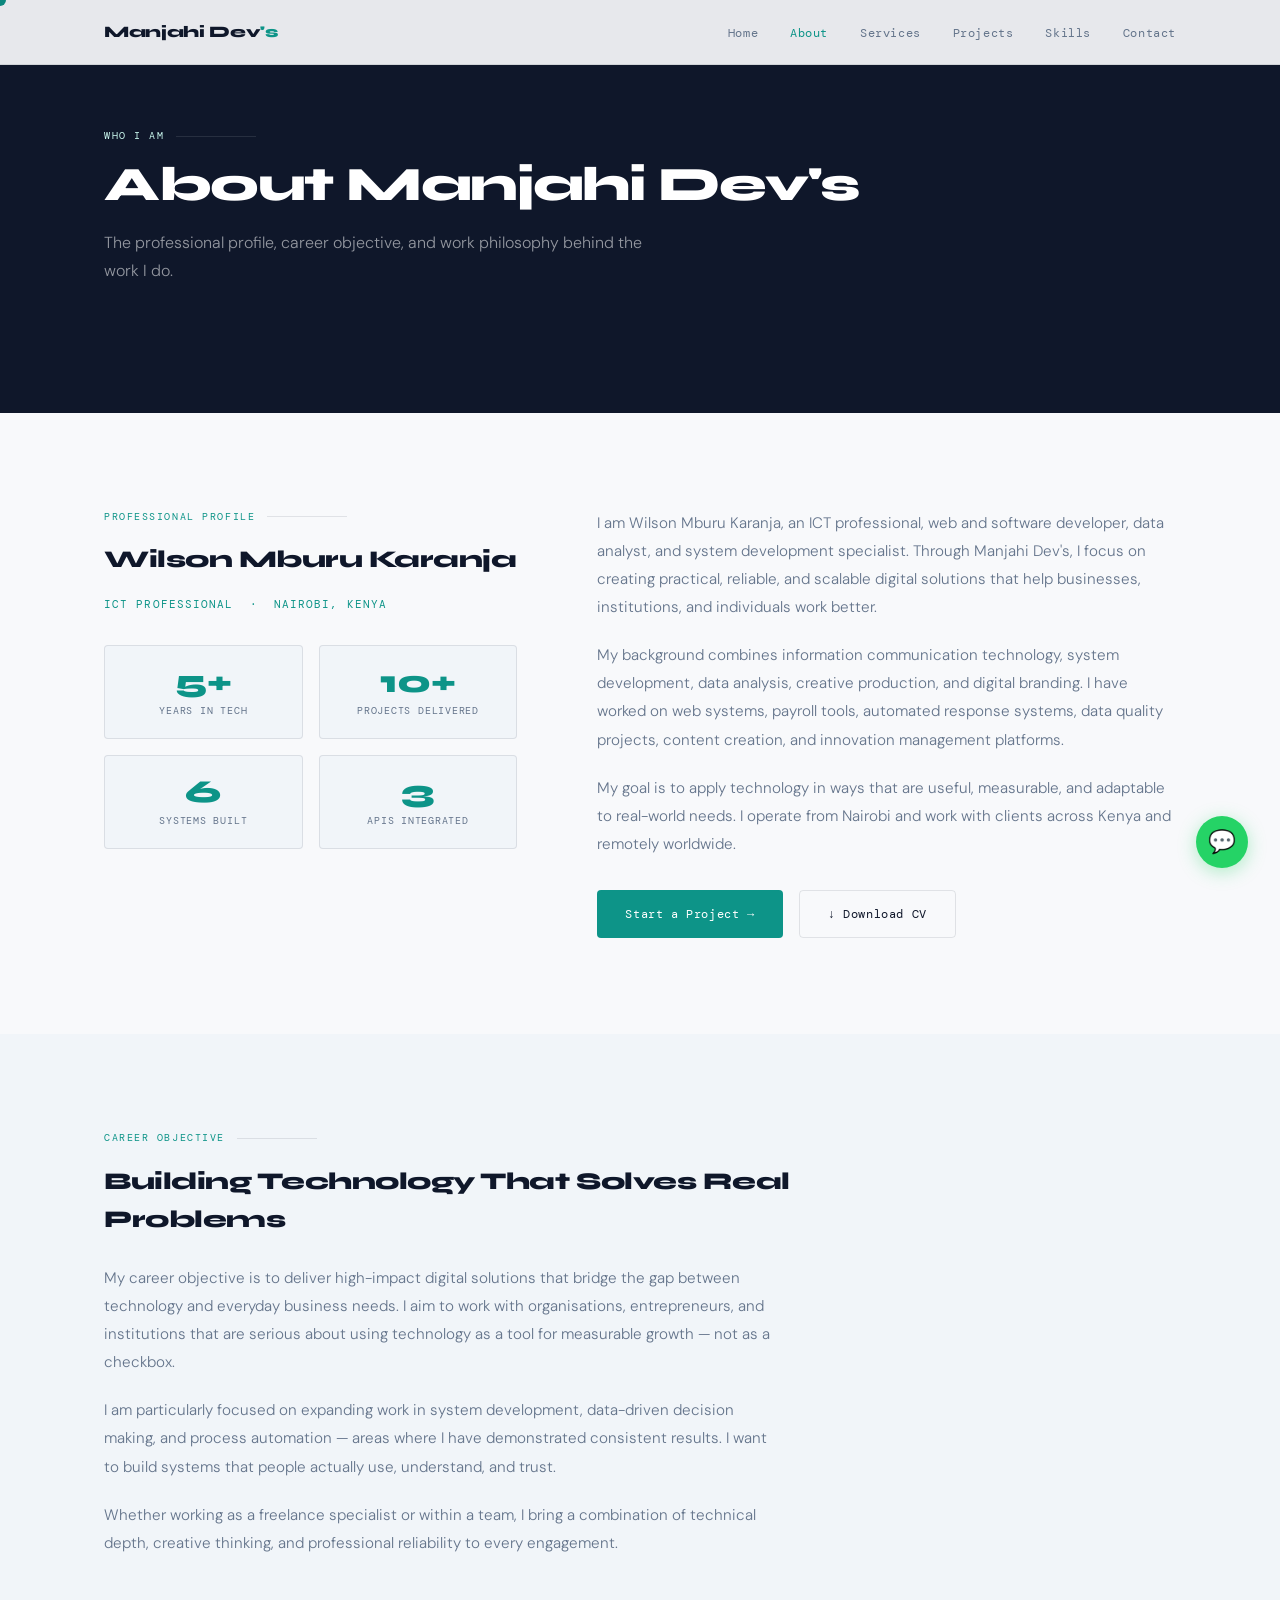
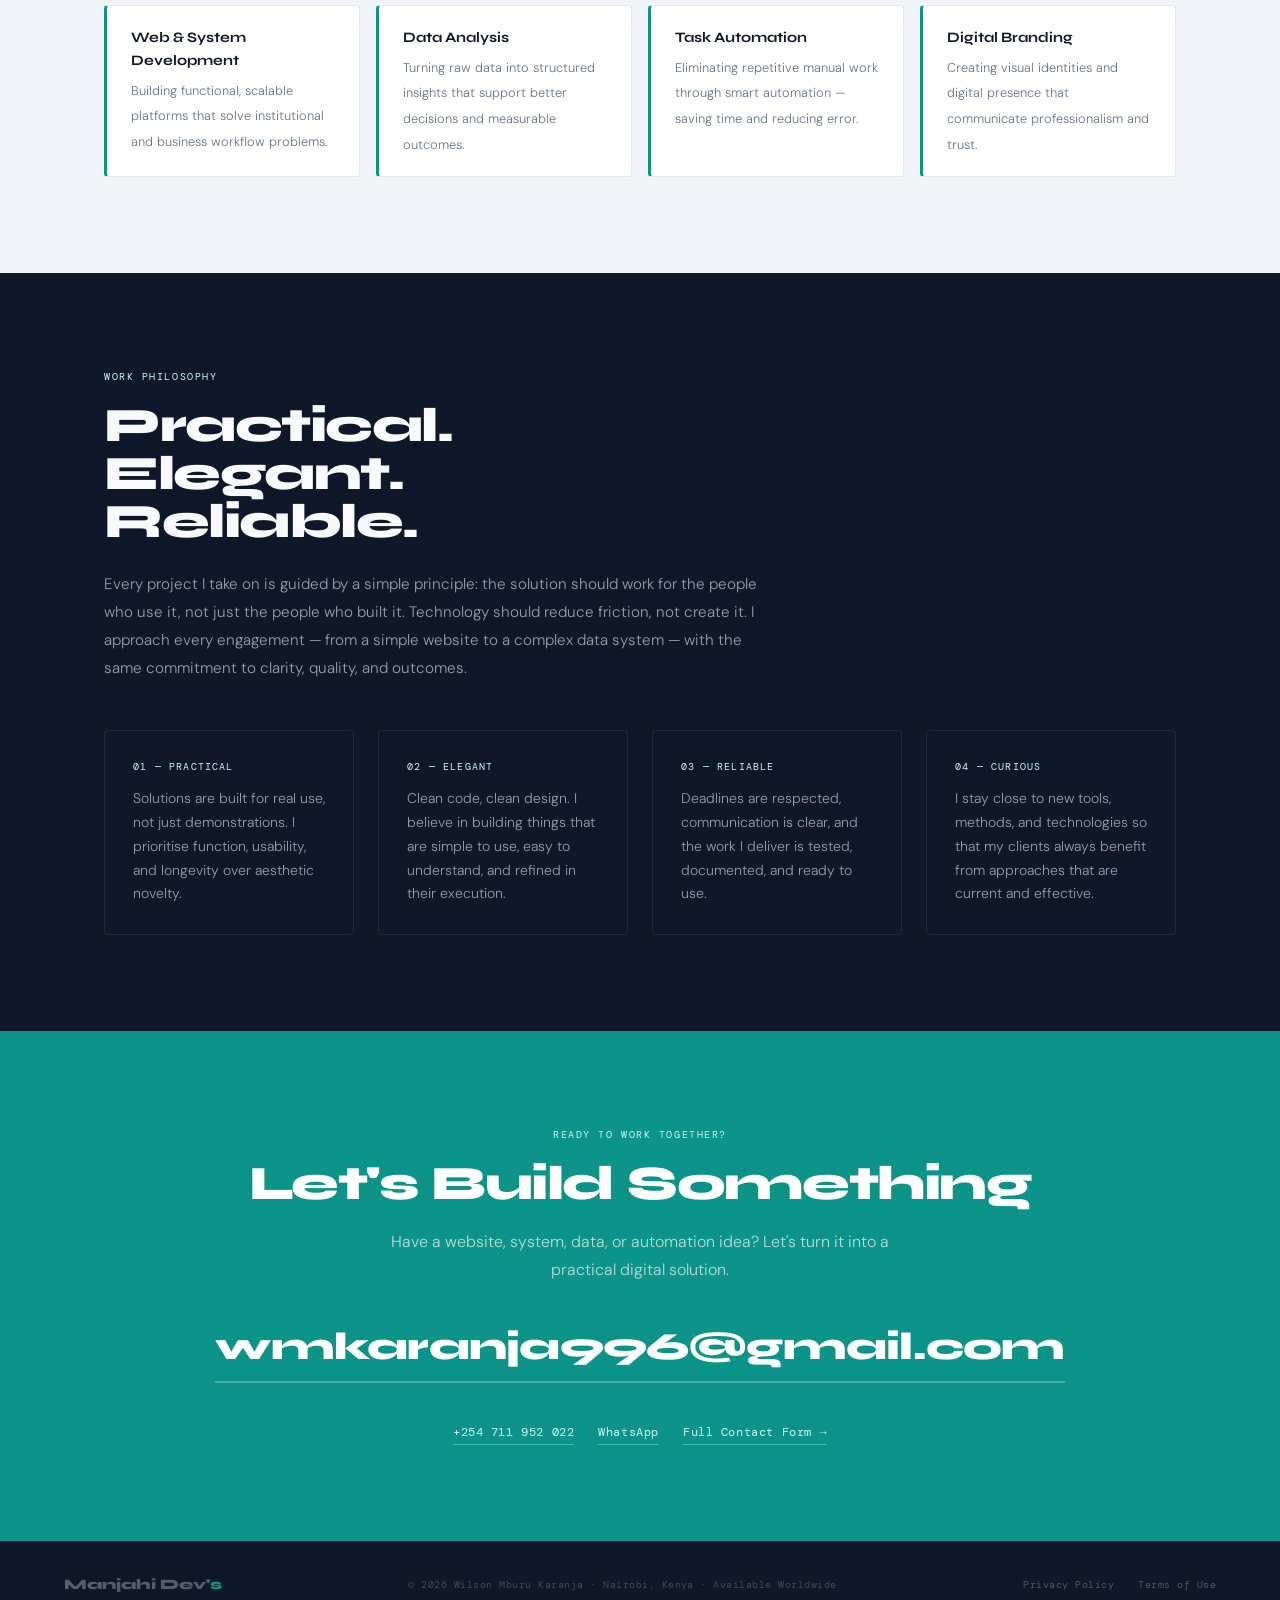
==== about.html @ 96e7ddf7 "this is a portfolio website(main) for Manjahi devs built from single HTML file to complete 10-page s" ====
<!DOCTYPE html>
<html lang="en">
<head>
  <meta charset="UTF-8" />
  <meta name="viewport" content="width=device-width, initial-scale=1.0" />
  <title>About — Manjahi Dev's</title>
  <meta name="description" content="Learn about Wilson Mburu Karanja — ICT professional, web and software developer, data analyst, and system development specialist behind Manjahi Dev's." />
  <meta property="og:title" content="About — Manjahi Dev's" />
  <meta property="og:description" content="Professional profile, career objective, and work philosophy of Wilson Mburu Karanja." />
  <meta property="og:type" content="website" />
  <link rel="preconnect" href="https://fonts.googleapis.com" />
  <link rel="preconnect" href="https://fonts.gstatic.com" crossorigin />
  <link href="https://fonts.googleapis.com/css2?family=Syne:wght@400;500;600;700;800&family=DM+Mono:ital,wght@0,300;0,400;1,300&family=DM+Sans:wght@300;400;500&display=swap" rel="stylesheet" />
  <link rel="stylesheet" href="styles.css" />
</head>
<body>
<div class="cursor" id="cursor"></div>

<!-- ─── Nav ─── -->
<nav id="nav">
  <div class="nav-inner">
    <a href="index.html" class="nav-logo">Manjahi Dev<span>'s</span></a>
    <ul class="nav-links">
      <li><a href="index.html">Home</a></li>
      <li><a href="about.html" class="active">About</a></li>
      <li><a href="services.html">Services</a></li>
      <li><a href="projects.html">Projects</a></li>
      <li><a href="skills.html">Skills</a></li>
      <li><a href="contact.html">Contact</a></li>
    </ul>
    <button class="nav-hamburger" id="hamburger" aria-label="Toggle menu" aria-expanded="false">
      <span></span><span></span><span></span>
    </button>
  </div>
  <div class="nav-mobile" id="mobileNav">
    <a href="index.html">Home</a>
    <a href="about.html">About</a>
    <a href="services.html">Services</a>
    <a href="projects.html">Projects</a>
    <a href="skills.html">Skills</a>
    <a href="contact.html">Contact</a>
  </div>
</nav>

<!-- ─── Page Hero ─── -->
<section class="page-hero">
  <div class="section-inner">
    <p class="section-label">Who I am</p>
    <h1 class="section-title">About Manjahi Dev's</h1>
    <p class="section-sub">The professional profile, career objective, and work philosophy behind the work I do.</p>
  </div>
</section>

<!-- ─── Professional Profile ─── -->
<section style="background:var(--bg);padding:6rem 0;">
  <div class="section-inner">
    <div style="display:grid;grid-template-columns:1fr 1.4fr;gap:5rem;align-items:start;" class="about-two-col">
      <div class="fade-up">
        <p class="section-label">Professional Profile</p>
        <h2 class="about-block-title">Wilson Mburu Karanja</h2>
        <p style="font-family:var(--mono);font-size:.68rem;color:var(--teal);letter-spacing:.1em;text-transform:uppercase;margin-bottom:1.25rem;">
          ICT Professional &nbsp;·&nbsp; Nairobi, Kenya
        </p>
        <div class="about-stats" style="margin-top:2rem;">
          <div class="about-stat">
            <div class="num">5+</div>
            <div class="lbl">Years in Tech</div>
          </div>
          <div class="about-stat">
            <div class="num">10+</div>
            <div class="lbl">Projects Delivered</div>
          </div>
          <div class="about-stat">
            <div class="num">6</div>
            <div class="lbl">Systems Built</div>
          </div>
          <div class="about-stat">
            <div class="num">3</div>
            <div class="lbl">APIs Integrated</div>
          </div>
        </div>
      </div>
      <div class="fade-up">
        <p class="about-body" style="margin-bottom:1.25rem;">
          I am Wilson Mburu Karanja, an ICT professional, web and software developer, data analyst, and system development specialist. Through Manjahi Dev's, I focus on creating practical, reliable, and scalable digital solutions that help businesses, institutions, and individuals work better.
        </p>
        <p class="about-body" style="margin-bottom:1.25rem;">
          My background combines information communication technology, system development, data analysis, creative production, and digital branding. I have worked on web systems, payroll tools, automated response systems, data quality projects, content creation, and innovation management platforms.
        </p>
        <p class="about-body">
          My goal is to apply technology in ways that are useful, measurable, and adaptable to real-world needs. I operate from Nairobi and work with clients across Kenya and remotely worldwide.
        </p>
        <div style="margin-top:2rem;display:flex;gap:1rem;flex-wrap:wrap;">
          <a href="contact.html" class="btn btn-primary">Start a Project →</a>
          <a href="Wilson_Karanja_CV.pdf" class="btn btn-outline" download>↓ Download CV</a>
        </div>
      </div>
    </div>
  </div>
</section>

<!-- ─── Career Objective ─── -->
<section style="background:var(--bg-alt);padding:6rem 0;">
  <div class="section-inner">
    <p class="section-label">Career Objective</p>
    <h2 class="about-block-title" style="max-width:700px;margin-bottom:1.5rem;">
      Building Technology That Solves Real Problems
    </h2>
    <p class="about-body" style="margin-bottom:1.25rem;">
      My career objective is to deliver high-impact digital solutions that bridge the gap between technology and everyday business needs. I aim to work with organisations, entrepreneurs, and institutions that are serious about using technology as a tool for measurable growth — not as a checkbox.
    </p>
    <p class="about-body" style="margin-bottom:1.25rem;">
      I am particularly focused on expanding work in system development, data-driven decision making, and process automation — areas where I have demonstrated consistent results. I want to build systems that people actually use, understand, and trust.
    </p>
    <p class="about-body">
      Whether working as a freelance specialist or within a team, I bring a combination of technical depth, creative thinking, and professional reliability to every engagement.
    </p>

    <div class="values-grid" style="margin-top:3rem;">
      <div class="value-card fade-up">
        <strong>Web &amp; System Development</strong>
        <span>Building functional, scalable platforms that solve institutional and business workflow problems.</span>
      </div>
      <div class="value-card fade-up">
        <strong>Data Analysis</strong>
        <span>Turning raw data into structured insights that support better decisions and measurable outcomes.</span>
      </div>
      <div class="value-card fade-up">
        <strong>Task Automation</strong>
        <span>Eliminating repetitive manual work through smart automation — saving time and reducing error.</span>
      </div>
      <div class="value-card fade-up">
        <strong>Digital Branding</strong>
        <span>Creating visual identities and digital presence that communicate professionalism and trust.</span>
      </div>
    </div>
  </div>
</section>

<!-- ─── Work Philosophy ─── -->
<section style="background:var(--dark);padding:6rem 0;color:#f8f9fb;">
  <div class="section-inner">
    <p class="section-label" style="color:var(--teal-light);">Work Philosophy</p>
    <h2 class="section-title" style="color:#f8f9fb;max-width:600px;margin-bottom:1.5rem;">
      Practical. Elegant. Reliable.
    </h2>
    <p style="font-size:.95rem;color:rgba(248,249,251,.6);line-height:1.85;font-weight:300;max-width:660px;margin-bottom:3rem;">
      Every project I take on is guided by a simple principle: the solution should work for the people who use it, not just the people who built it. Technology should reduce friction, not create it. I approach every engagement — from a simple website to a complex data system — with the same commitment to clarity, quality, and outcomes.
    </p>
    <div style="display:grid;grid-template-columns:repeat(auto-fit,minmax(220px,1fr));gap:1.5rem;">
      <div class="fade-up" style="border:1px solid rgba(255,255,255,.08);border-radius:4px;padding:1.75rem;">
        <p style="font-family:var(--mono);font-size:.62rem;color:var(--teal-light);letter-spacing:.12em;text-transform:uppercase;margin-bottom:.75rem;">01 — Practical</p>
        <p style="font-size:.875rem;color:rgba(248,249,251,.6);line-height:1.7;font-weight:300;">Solutions are built for real use, not just demonstrations. I prioritise function, usability, and longevity over aesthetic novelty.</p>
      </div>
      <div class="fade-up" style="border:1px solid rgba(255,255,255,.08);border-radius:4px;padding:1.75rem;">
        <p style="font-family:var(--mono);font-size:.62rem;color:var(--teal-light);letter-spacing:.12em;text-transform:uppercase;margin-bottom:.75rem;">02 — Elegant</p>
        <p style="font-size:.875rem;color:rgba(248,249,251,.6);line-height:1.7;font-weight:300;">Clean code, clean design. I believe in building things that are simple to use, easy to understand, and refined in their execution.</p>
      </div>
      <div class="fade-up" style="border:1px solid rgba(255,255,255,.08);border-radius:4px;padding:1.75rem;">
        <p style="font-family:var(--mono);font-size:.62rem;color:var(--teal-light);letter-spacing:.12em;text-transform:uppercase;margin-bottom:.75rem;">03 — Reliable</p>
        <p style="font-size:.875rem;color:rgba(248,249,251,.6);line-height:1.7;font-weight:300;">Deadlines are respected, communication is clear, and the work I deliver is tested, documented, and ready to use.</p>
      </div>
      <div class="fade-up" style="border:1px solid rgba(255,255,255,.08);border-radius:4px;padding:1.75rem;">
        <p style="font-family:var(--mono);font-size:.62rem;color:var(--teal-light);letter-spacing:.12em;text-transform:uppercase;margin-bottom:.75rem;">04 — Curious</p>
        <p style="font-size:.875rem;color:rgba(248,249,251,.6);line-height:1.7;font-weight:300;">I stay close to new tools, methods, and technologies so that my clients always benefit from approaches that are current and effective.</p>
      </div>
    </div>
  </div>
</section>

<!-- ─── CTA ─── -->
<section class="contact-cta">
  <div class="section-inner">
    <p class="section-label">Ready to work together?</p>
    <h2 class="section-title">Let's Build Something</h2>
    <p class="section-sub">Have a website, system, data, or automation idea? Let's turn it into a practical digital solution.</p>
    <a class="contact-email-link" href="mailto:wmkaranja996@gmail.com">wmkaranja996@gmail.com</a>
    <div class="contact-quick-links">
      <a class="contact-quick-link" href="tel:+254711952022">+254 711 952 022</a>
      <a class="contact-quick-link" href="https://wa.me/254711952022" target="_blank" rel="noopener">WhatsApp</a>
      <a class="contact-quick-link" href="contact.html">Full Contact Form →</a>
    </div>
  </div>
</section>

<!-- ─── Footer ─── -->
<footer>
  <span class="footer-logo">Manjahi Dev<span>'s</span></span>
  <span class="footer-copy">© 2026 Wilson Mburu Karanja · Nairobi, Kenya · Available Worldwide</span>
  <div class="footer-links">
    <a href="privacy-policy.html">Privacy Policy</a>
    <a href="terms.html">Terms of Use</a>
  </div>
</footer>

<a href="https://wa.me/254711952022" class="whatsapp-float" target="_blank" rel="noopener" aria-label="Chat on WhatsApp" title="Chat on WhatsApp">💬</a>

<script src="script.js"></script>
<style>
  @media (max-width:768px){.about-two-col{grid-template-columns:1fr !important;gap:2rem !important;}}
</style>
</body>
</html>
---- styles.css ----
/* MANJAHI DEV'S — Global Stylesheet
   ───────────────────────────────────── */

*, *::before, *::after { box-sizing: border-box; margin: 0; padding: 0; }

:root {
  --bg:          #f8f9fb;
  --bg-alt:      #f1f5f9;
  --dark:        #0f172a;
  --navy:        #1e293b;
  --teal:        #0d9488;
  --teal-h:      #0f766e;
  --teal-2:      #0891b2;
  --teal-light:  #ccfbf1;
  --ink:         #0f172a;
  --muted:       #64748b;
  --border:      rgba(15,23,42,.1);
  --card:        #ffffff;
  --display:     'Syne', sans-serif;
  --body:        'DM Sans', sans-serif;
  --mono:        'DM Mono', monospace;
  --radius:      4px;
  --max-w:       1200px;
  --pad:         clamp(1.25rem, 5vw, 4rem);
}

html { scroll-behavior: smooth; }

body {
  font-family: var(--body);
  background: var(--bg);
  color: var(--ink);
  overflow-x: hidden;
  cursor: none;
  font-size: 16px;
  line-height: 1.6;
}

img { max-width: 100%; display: block; }
a { text-decoration: none; color: inherit; }
ul { list-style: none; }

.container {
  max-width: var(--max-w);
  margin: 0 auto;
  padding: 0 var(--pad);
}

/* ─── Custom cursor ─── */
.cursor {
  position: fixed;
  width: 12px; height: 12px;
  background: var(--teal);
  border-radius: 50%;
  pointer-events: none;
  z-index: 9999;
  transform: translate(-50%,-50%);
  transition: transform .1s, width .2s, height .2s, background .2s;
  mix-blend-mode: multiply;
}
.cursor.big { width: 48px; height: 48px; background: var(--teal-light); }

/* ─── Navigation ─── */
nav {
  position: fixed; top: 0; left: 0; right: 0;
  z-index: 100;
  background: rgba(248,249,251,.93);
  backdrop-filter: blur(12px);
  border-bottom: 1px solid var(--border);
}
.nav-inner {
  max-width: var(--max-w);
  margin: 0 auto;
  padding: 0 var(--pad);
  height: 64px;
  display: flex;
  align-items: center;
  justify-content: space-between;
}
.nav-logo {
  font-family: var(--display);
  font-weight: 800;
  font-size: 1rem;
  color: var(--dark);
  letter-spacing: -.02em;
  cursor: none;
}
.nav-logo span { color: var(--teal); }
.nav-links { display: flex; gap: 2rem; }
.nav-links a {
  font-family: var(--mono);
  font-size: .73rem;
  color: var(--muted);
  letter-spacing: .05em;
  transition: color .2s;
  cursor: none;
}
.nav-links a:hover,
.nav-links a.active { color: var(--teal); }

.nav-hamburger {
  display: none;
  flex-direction: column;
  gap: 5px;
  cursor: none;
  background: none;
  border: none;
  padding: 4px;
}
.nav-hamburger span {
  display: block;
  width: 22px; height: 2px;
  background: var(--ink);
  border-radius: 2px;
  transition: all .25s;
}
.nav-mobile {
  display: none;
  flex-direction: column;
  background: var(--bg);
  border-bottom: 1px solid var(--border);
  padding: 1rem var(--pad) 1.5rem;
}
.nav-mobile.open { display: flex; }
.nav-mobile a {
  font-family: var(--mono);
  font-size: .8rem;
  color: var(--muted);
  padding: .6rem 0;
  border-bottom: 1px solid var(--border);
  letter-spacing: .05em;
  transition: color .2s;
}
.nav-mobile a:last-child { border-bottom: none; }
.nav-mobile a:hover,
.nav-mobile a.active { color: var(--teal); }

/* ─── Buttons ─── */
.btn {
  display: inline-flex;
  align-items: center;
  gap: .5rem;
  padding: .85rem 1.75rem;
  font-family: var(--mono);
  font-size: .75rem;
  letter-spacing: .05em;
  border-radius: var(--radius);
  transition: all .2s;
  cursor: none;
  border: none;
  font-weight: 400;
}
.btn-primary { background: var(--teal); color: #fff; }
.btn-primary:hover { background: var(--teal-h); transform: translateY(-2px); }
.btn-outline { background: transparent; color: var(--ink); border: 1px solid var(--border); }
.btn-outline:hover { border-color: var(--teal); color: var(--teal); transform: translateY(-2px); }
.btn-dark { background: var(--dark); color: #fff; }
.btn-dark:hover { background: var(--navy); transform: translateY(-2px); }
.btn-white { background: #fff; color: var(--teal); }
.btn-white:hover { background: var(--teal-light); transform: translateY(-2px); }
.btn-whatsapp { background: #25d366; color: #fff; }
.btn-whatsapp:hover { background: #1fba59; transform: translateY(-2px); }
.btn-full { width: 100%; justify-content: center; }

/* ─── Section commons ─── */
section { padding: 6rem 0; }
.section-inner {
  max-width: var(--max-w);
  margin: 0 auto;
  padding: 0 var(--pad);
}
.section-label {
  font-family: var(--mono);
  font-size: .65rem;
  color: var(--teal);
  letter-spacing: .15em;
  text-transform: uppercase;
  margin-bottom: 1rem;
  display: flex;
  align-items: center;
  gap: .75rem;
}
.section-label::after {
  content: '';
  flex: 1;
  height: 1px;
  background: var(--border);
  max-width: 80px;
}
.section-title {
  font-family: var(--display);
  font-size: clamp(2rem, 4vw, 3rem);
  font-weight: 800;
  letter-spacing: -.03em;
  line-height: 1;
  margin-bottom: 1.25rem;
  color: var(--ink);
}
.section-sub {
  font-size: 1rem;
  color: var(--muted);
  line-height: 1.75;
  font-weight: 300;
  max-width: 520px;
  margin-bottom: 3rem;
}

/* ─── Page hero (inner pages) ─── */
.page-hero {
  background: var(--dark);
  padding: 8rem 0 5rem;
  color: #fff;
}
.page-hero .section-label { color: var(--teal-light); }
.page-hero .section-label::after { background: rgba(255,255,255,.1); }
.page-hero .section-title { color: #fff; }
.page-hero .section-sub { color: rgba(255,255,255,.55); max-width: 560px; }

/* ─── Homepage Hero ─── */
.hero {
  min-height: 100vh;
  display: flex;
  align-items: center;
  padding: 7rem 0 4rem;
  position: relative;
  overflow: hidden;
}
.hero::before {
  content: '';
  position: absolute;
  top: -10%; right: -5%;
  width: 520px; height: 520px;
  border-radius: 50%;
  background: var(--teal-light);
  opacity: .3;
  z-index: 0;
}
.hero::after {
  content: '';
  position: absolute;
  bottom: -15%; left: -5%;
  width: 320px; height: 320px;
  border-radius: 50%;
  background: rgba(8,145,178,.08);
  z-index: 0;
}
.hero-grid {
  max-width: var(--max-w);
  margin: 0 auto;
  padding: 0 var(--pad);
  display: grid;
  grid-template-columns: 1.1fr 0.9fr;
  gap: 4rem;
  align-items: center;
  position: relative;
  z-index: 1;
}
.hero-tag {
  font-family: var(--mono);
  font-size: .7rem;
  letter-spacing: .15em;
  color: var(--teal);
  text-transform: uppercase;
  margin-bottom: 1.5rem;
  display: flex;
  align-items: center;
  gap: .5rem;
}
.hero-tag::before {
  content: '';
  display: inline-block;
  width: 24px; height: 1px;
  background: var(--teal);
}
.hero h1 {
  font-family: var(--display);
  font-size: clamp(3.5rem, 6vw, 5.5rem);
  font-weight: 800;
  line-height: .95;
  letter-spacing: -.04em;
  color: var(--ink);
  margin-bottom: .5rem;
}
.hero h1 .brand-apos { color: var(--teal); }
.hero-tagline {
  font-family: var(--mono);
  font-size: clamp(.72rem, 1.1vw, .85rem);
  color: var(--teal-2);
  letter-spacing: .1em;
  margin-bottom: 1.75rem;
}
.hero-desc {
  font-size: 1rem;
  color: var(--muted);
  line-height: 1.75;
  max-width: 460px;
  margin-bottom: 2.5rem;
  font-weight: 300;
}
.hero-btns { display: flex; gap: 1rem; flex-wrap: wrap; }

/* Hero visual */
.hero-visual { display: flex; flex-direction: column; gap: 1rem; }
.stat-cards { display: grid; grid-template-columns: 1fr 1fr; gap: 1rem; }
.stat-card {
  background: var(--card);
  border: 1px solid var(--border);
  border-radius: var(--radius);
  padding: 1.25rem;
}
.stat-card .num {
  font-family: var(--display);
  font-size: 2.5rem;
  font-weight: 800;
  color: var(--teal);
  line-height: 1;
}
.stat-card .lbl {
  font-family: var(--mono);
  font-size: .63rem;
  color: var(--muted);
  letter-spacing: .08em;
  text-transform: uppercase;
  margin-top: .25rem;
}
.tech-scroll {
  background: var(--dark);
  padding: .75rem 0;
  overflow: hidden;
  border-radius: var(--radius);
}
.tech-track {
  display: flex;
  gap: 2rem;
  animation: scrollTicker 22s linear infinite;
  white-space: nowrap;
}
.tech-item {
  font-family: var(--mono);
  font-size: .63rem;
  color: var(--teal-light);
  letter-spacing: .1em;
  flex-shrink: 0;
}
@keyframes scrollTicker {
  from { transform: translateX(0); }
  to   { transform: translateX(-50%); }
}

/* ─── Services Preview (homepage) ─── */
.services-preview { background: var(--bg-alt); }
.services-grid {
  display: grid;
  grid-template-columns: repeat(auto-fit, minmax(280px, 1fr));
  gap: 1.5rem;
}
.service-card {
  background: var(--card);
  border: 1px solid var(--border);
  border-radius: var(--radius);
  padding: 2rem;
  transition: transform .25s, box-shadow .25s;
  position: relative;
  overflow: hidden;
}
.service-card::after {
  content: '';
  position: absolute;
  bottom: 0; left: 0; right: 0;
  height: 3px;
  background: var(--teal);
  transform: scaleX(0);
  transform-origin: left;
  transition: transform .3s;
}
.service-card:hover { transform: translateY(-4px); box-shadow: 0 16px 40px rgba(0,0,0,.07); }
.service-card:hover::after { transform: scaleX(1); }
.service-icon { font-size: 1.6rem; margin-bottom: 1rem; display: block; }
.service-card h3 {
  font-family: var(--display);
  font-size: 1rem;
  font-weight: 700;
  color: var(--ink);
  margin-bottom: .5rem;
}
.service-card p {
  font-size: .875rem;
  color: var(--muted);
  line-height: 1.65;
  font-weight: 300;
}
.card-link {
  display: inline-flex;
  align-items: center;
  gap: .35rem;
  font-family: var(--mono);
  font-size: .68rem;
  color: var(--teal);
  letter-spacing: .05em;
  margin-top: 1rem;
  transition: gap .2s;
}
.service-card:hover .card-link { gap: .6rem; }

/* ─── Services full page ─── */
.service-block {
  padding: 3.5rem 0;
  border-bottom: 1px solid var(--border);
}
.service-block:last-child { border-bottom: none; }
.service-block-grid {
  display: grid;
  grid-template-columns: 260px 1fr;
  gap: 4rem;
  align-items: start;
}
.service-block-meta { position: sticky; top: 80px; }
.service-block-num {
  font-family: var(--display);
  font-size: 4rem;
  font-weight: 800;
  color: rgba(15,23,42,.05);
  line-height: 1;
  margin-bottom: .5rem;
}
.service-block-tag {
  font-family: var(--mono);
  font-size: .62rem;
  color: var(--teal);
  letter-spacing: .12em;
  text-transform: uppercase;
  margin-bottom: .5rem;
}
.service-block-title {
  font-family: var(--display);
  font-size: 1.4rem;
  font-weight: 800;
  letter-spacing: -.02em;
  color: var(--ink);
}
.service-block-desc {
  font-size: .9rem;
  color: var(--muted);
  line-height: 1.75;
  font-weight: 300;
  margin-bottom: 1.5rem;
}
.features-grid {
  display: grid;
  grid-template-columns: 1fr 1fr;
  gap: .5rem;
}
.feature-pill {
  font-family: var(--mono);
  font-size: .68rem;
  color: var(--teal-2);
  background: rgba(8,145,178,.07);
  border: 1px solid rgba(8,145,178,.15);
  padding: .45rem .85rem;
  border-radius: 2px;
  letter-spacing: .03em;
}

/* ─── About preview (homepage) ─── */
.about-preview { background: var(--card); }
.about-preview-grid {
  display: grid;
  grid-template-columns: 1fr 1fr;
  gap: 4rem;
  align-items: center;
}
.about-preview-text p {
  font-size: .95rem;
  color: var(--muted);
  line-height: 1.8;
  font-weight: 300;
  margin-bottom: 1.5rem;
}
.about-stats {
  display: grid;
  grid-template-columns: 1fr 1fr;
  gap: 1rem;
}
.about-stat {
  background: var(--bg-alt);
  border: 1px solid var(--border);
  border-radius: var(--radius);
  padding: 1.25rem;
  text-align: center;
}
.about-stat .num {
  font-family: var(--display);
  font-size: 2rem;
  font-weight: 800;
  color: var(--teal);
  line-height: 1;
}
.about-stat .lbl {
  font-family: var(--mono);
  font-size: .6rem;
  color: var(--muted);
  letter-spacing: .08em;
  text-transform: uppercase;
  margin-top: .3rem;
}

/* ─── About full page ─── */
.about-section { padding: 6rem 0; }
.about-section:nth-child(even) { background: var(--bg-alt); }
.about-block-title {
  font-family: var(--display);
  font-size: 1.5rem;
  font-weight: 800;
  letter-spacing: -.02em;
  color: var(--ink);
  margin-bottom: 1rem;
}
.about-body {
  font-size: .95rem;
  color: var(--muted);
  line-height: 1.85;
  font-weight: 300;
  max-width: 680px;
}
.values-grid {
  display: grid;
  grid-template-columns: repeat(auto-fit, minmax(220px, 1fr));
  gap: 1rem;
  margin-top: 2rem;
}
.value-card {
  background: var(--card);
  border: 1px solid var(--border);
  border-left: 3px solid var(--teal);
  border-radius: var(--radius);
  padding: 1.25rem 1.5rem;
}
.value-card strong {
  display: block;
  font-family: var(--display);
  font-size: .9rem;
  font-weight: 700;
  color: var(--ink);
  margin-bottom: .3rem;
}
.value-card span {
  font-size: .8rem;
  color: var(--muted);
  font-weight: 300;
  line-height: 1.6;
}

/* ─── Projects ─── */
.projects-grid {
  display: grid;
  grid-template-columns: repeat(auto-fit, minmax(340px, 1fr));
  gap: 1.75rem;
}
.project-card {
  background: var(--card);
  border: 1px solid var(--border);
  border-radius: var(--radius);
  padding: 2rem;
  position: relative;
  overflow: hidden;
  transition: transform .25s, box-shadow .25s;
}
.project-card:hover { transform: translateY(-4px); box-shadow: 0 20px 50px rgba(0,0,0,.08); }
.project-card::after {
  content: '';
  position: absolute;
  bottom: 0; left: 0; right: 0;
  height: 3px;
  background: var(--teal);
  transform: scaleX(0);
  transform-origin: left;
  transition: transform .3s;
}
.project-card:hover::after { transform: scaleX(1); }
.project-num {
  font-family: var(--display);
  font-size: 3rem;
  font-weight: 800;
  color: rgba(0,0,0,.04);
  line-height: 1;
  margin-bottom: .75rem;
}
.project-meta {
  display: flex;
  gap: 1rem;
  margin-bottom: .75rem;
}
.project-category {
  font-family: var(--mono);
  font-size: .6rem;
  color: var(--teal);
  letter-spacing: .1em;
  text-transform: uppercase;
}
.project-role {
  font-family: var(--mono);
  font-size: .6rem;
  color: var(--muted);
  letter-spacing: .05em;
}
.project-title {
  font-family: var(--display);
  font-size: 1.1rem;
  font-weight: 700;
  color: var(--ink);
  margin-bottom: 1rem;
}
.project-detail { margin-bottom: .85rem; }
.project-detail-label {
  font-family: var(--mono);
  font-size: .58rem;
  color: var(--muted);
  letter-spacing: .1em;
  text-transform: uppercase;
  margin-bottom: .2rem;
}
.project-detail-text {
  font-size: .83rem;
  color: var(--ink);
  line-height: 1.65;
  font-weight: 300;
}
.project-tags { display: flex; flex-wrap: wrap; gap: .4rem; margin-top: 1.25rem; }
.project-tag {
  font-family: var(--mono);
  font-size: .6rem;
  color: var(--teal-2);
  background: rgba(8,145,178,.07);
  border: 1px solid rgba(8,145,178,.15);
  padding: .2rem .6rem;
  border-radius: 2px;
  letter-spacing: .04em;
}

/* ─── Skills ─── */
.skills-dark { background: var(--dark); color: #f8f9fb; }
.skills-dark .section-label { color: var(--teal-light); }
.skills-dark .section-label::after { background: rgba(255,255,255,.1); }
.skills-dark .section-title { color: #f8f9fb; }
.skills-dark .section-sub { color: rgba(248,249,251,.5); }

.skills-layout {
  display: grid;
  grid-template-columns: repeat(auto-fit, minmax(280px, 1fr));
  gap: 2rem;
}
.skill-group {
  border: 1px solid rgba(255,255,255,.07);
  border-radius: var(--radius);
  padding: 1.75rem;
}
.skill-group-title {
  font-family: var(--mono);
  font-size: .65rem;
  color: var(--teal-light);
  letter-spacing: .12em;
  text-transform: uppercase;
  margin-bottom: 1.25rem;
  padding-bottom: .75rem;
  border-bottom: 1px solid rgba(255,255,255,.08);
}
.skill-tags { display: flex; flex-wrap: wrap; gap: .5rem; }
.skill-tag {
  font-family: var(--mono);
  font-size: .7rem;
  color: rgba(248,249,251,.65);
  background: rgba(255,255,255,.05);
  border: 1px solid rgba(255,255,255,.08);
  padding: .3rem .75rem;
  border-radius: 2px;
  letter-spacing: .03em;
}

/* Skills page light sections */
.skills-light { background: var(--bg-alt); }
.skills-light .skill-group {
  background: var(--card);
  border-color: var(--border);
}
.skills-light .skill-group-title { color: var(--teal); border-color: var(--border); }
.skills-light .skill-tag {
  color: var(--ink);
  background: transparent;
  border-color: var(--border);
}

/* ─── Contact CTA section ─── */
.contact-cta { background: var(--teal); text-align: center; }
.contact-cta .section-label { color: var(--teal-light); justify-content: center; }
.contact-cta .section-label::after { display: none; }
.contact-cta .section-title { color: #fff; }
.contact-cta .section-sub { color: rgba(255,255,255,.7); margin: 0 auto 2rem; }
.contact-email-link {
  font-family: var(--display);
  font-size: clamp(1.5rem, 3vw, 2.5rem);
  font-weight: 800;
  color: #fff;
  letter-spacing: -.02em;
  border-bottom: 2px solid rgba(255,255,255,.25);
  padding-bottom: 4px;
  transition: border-color .2s;
  cursor: none;
  display: inline-block;
  margin-bottom: 2.5rem;
}
.contact-email-link:hover { border-color: #fff; }
.contact-quick-links { display: flex; justify-content: center; gap: 1.5rem; flex-wrap: wrap; }
.contact-quick-link {
  font-family: var(--mono);
  font-size: .73rem;
  color: var(--teal-light);
  letter-spacing: .05em;
  border-bottom: 1px solid rgba(204,251,241,.35);
  padding-bottom: 2px;
  transition: border-color .2s;
  cursor: none;
}
.contact-quick-link:hover { border-color: var(--teal-light); }

/* ─── Contact full page ─── */
.contact-layout {
  display: grid;
  grid-template-columns: 1fr 1.4fr;
  gap: 5rem;
  align-items: start;
}
.contact-info-title {
  font-family: var(--display);
  font-size: 1.2rem;
  font-weight: 700;
  color: var(--ink);
  margin-bottom: 1.75rem;
}
.contact-info-item {
  display: flex;
  gap: 1rem;
  margin-bottom: 1.5rem;
  align-items: flex-start;
}
.cii-icon { font-size: 1.1rem; margin-top: .1rem; flex-shrink: 0; }
.cii-label {
  font-family: var(--mono);
  font-size: .6rem;
  color: var(--muted);
  letter-spacing: .08em;
  text-transform: uppercase;
  margin-bottom: .15rem;
}
.cii-value { font-size: .9rem; color: var(--ink); }
.cii-value a { color: var(--teal); }
.contact-action-btns { display: flex; flex-direction: column; gap: .75rem; margin-top: 2.5rem; }

/* Contact form */
.form-group { margin-bottom: 1.25rem; }
.form-group label {
  display: block;
  font-family: var(--mono);
  font-size: .62rem;
  color: var(--muted);
  letter-spacing: .08em;
  text-transform: uppercase;
  margin-bottom: .4rem;
}
.form-group input,
.form-group select,
.form-group textarea {
  width: 100%;
  background: var(--card);
  border: 1px solid var(--border);
  border-radius: var(--radius);
  padding: .8rem 1rem;
  font-family: var(--body);
  font-size: .875rem;
  color: var(--ink);
  transition: border-color .2s, box-shadow .2s;
  outline: none;
  appearance: none;
}
.form-group input:focus,
.form-group select:focus,
.form-group textarea:focus {
  border-color: var(--teal);
  box-shadow: 0 0 0 3px rgba(13,148,136,.1);
}
.form-group textarea { resize: vertical; min-height: 120px; }
.form-row { display: grid; grid-template-columns: 1fr 1fr; gap: 1rem; }
.form-note {
  font-family: var(--mono);
  font-size: .62rem;
  color: var(--muted);
  letter-spacing: .04em;
  margin-top: 1rem;
}

/* ─── Footer ─── */
footer {
  background: var(--dark);
  padding: 2rem var(--pad);
  display: flex;
  justify-content: space-between;
  align-items: center;
  flex-wrap: wrap;
  gap: 1rem;
}
.footer-logo {
  font-family: var(--display);
  font-weight: 800;
  font-size: .9rem;
  color: rgba(255,255,255,.3);
}
.footer-logo span { color: var(--teal); }
.footer-copy {
  font-family: var(--mono);
  font-size: .62rem;
  color: rgba(255,255,255,.22);
  letter-spacing: .05em;
}
.footer-links { display: flex; gap: 1.5rem; }
.footer-links a {
  font-family: var(--mono);
  font-size: .62rem;
  color: rgba(255,255,255,.28);
  letter-spacing: .05em;
  transition: color .2s;
}
.footer-links a:hover { color: var(--teal); }

/* ─── Legal pages ─── */
.legal-content { max-width: 720px; }
.legal-content h2 {
  font-family: var(--display);
  font-size: 1.2rem;
  font-weight: 700;
  color: var(--ink);
  margin: 2.5rem 0 .75rem;
}
.legal-content p,
.legal-content li {
  font-size: .9rem;
  color: var(--muted);
  line-height: 1.8;
  font-weight: 300;
  margin-bottom: .75rem;
}
.legal-content ul { padding-left: 1.25rem; }
.legal-content ul li { list-style: disc; }
.legal-updated {
  font-family: var(--mono);
  font-size: .65rem;
  color: var(--teal);
  letter-spacing: .08em;
  margin-bottom: 2rem;
}

/* ─── WhatsApp float ─── */
.whatsapp-float {
  position: fixed;
  bottom: 2rem; right: 2rem;
  width: 52px; height: 52px;
  background: #25d366;
  border-radius: 50%;
  display: flex;
  align-items: center;
  justify-content: center;
  font-size: 1.4rem;
  z-index: 200;
  box-shadow: 0 4px 18px rgba(37,211,102,.35);
  transition: transform .2s, box-shadow .2s;
  cursor: none;
}
.whatsapp-float:hover {
  transform: scale(1.1);
  box-shadow: 0 8px 26px rgba(37,211,102,.5);
}

/* ─── Animations ─── */
.fade-up {
  opacity: 0;
  transform: translateY(24px);
  transition: opacity .6s, transform .6s;
}
.fade-up.visible { opacity: 1; transform: translateY(0); }

/* ─── Responsive ─── */
@media (max-width: 960px) {
  .hero-grid { grid-template-columns: 1fr; }
  .hero-visual { display: none; }
  .about-preview-grid { grid-template-columns: 1fr; }
  .contact-layout { grid-template-columns: 1fr; }
  .service-block-grid { grid-template-columns: 1fr; }
  .service-block-meta { position: static; }
}

@media (max-width: 768px) {
  .nav-links { display: none; }
  .nav-hamburger { display: flex; }
  section { padding: 4rem 0; }
  .hero { padding: 6rem 0 3rem; }
  .page-hero { padding: 6rem 0 4rem; }
  .form-row { grid-template-columns: 1fr; }
  .projects-grid { grid-template-columns: 1fr; }
  .features-grid { grid-template-columns: 1fr; }
  footer { flex-direction: column; text-align: center; }
  body { cursor: auto; }
  .cursor { display: none; }
  .btn { cursor: pointer; }
  .whatsapp-float { cursor: pointer; }
}
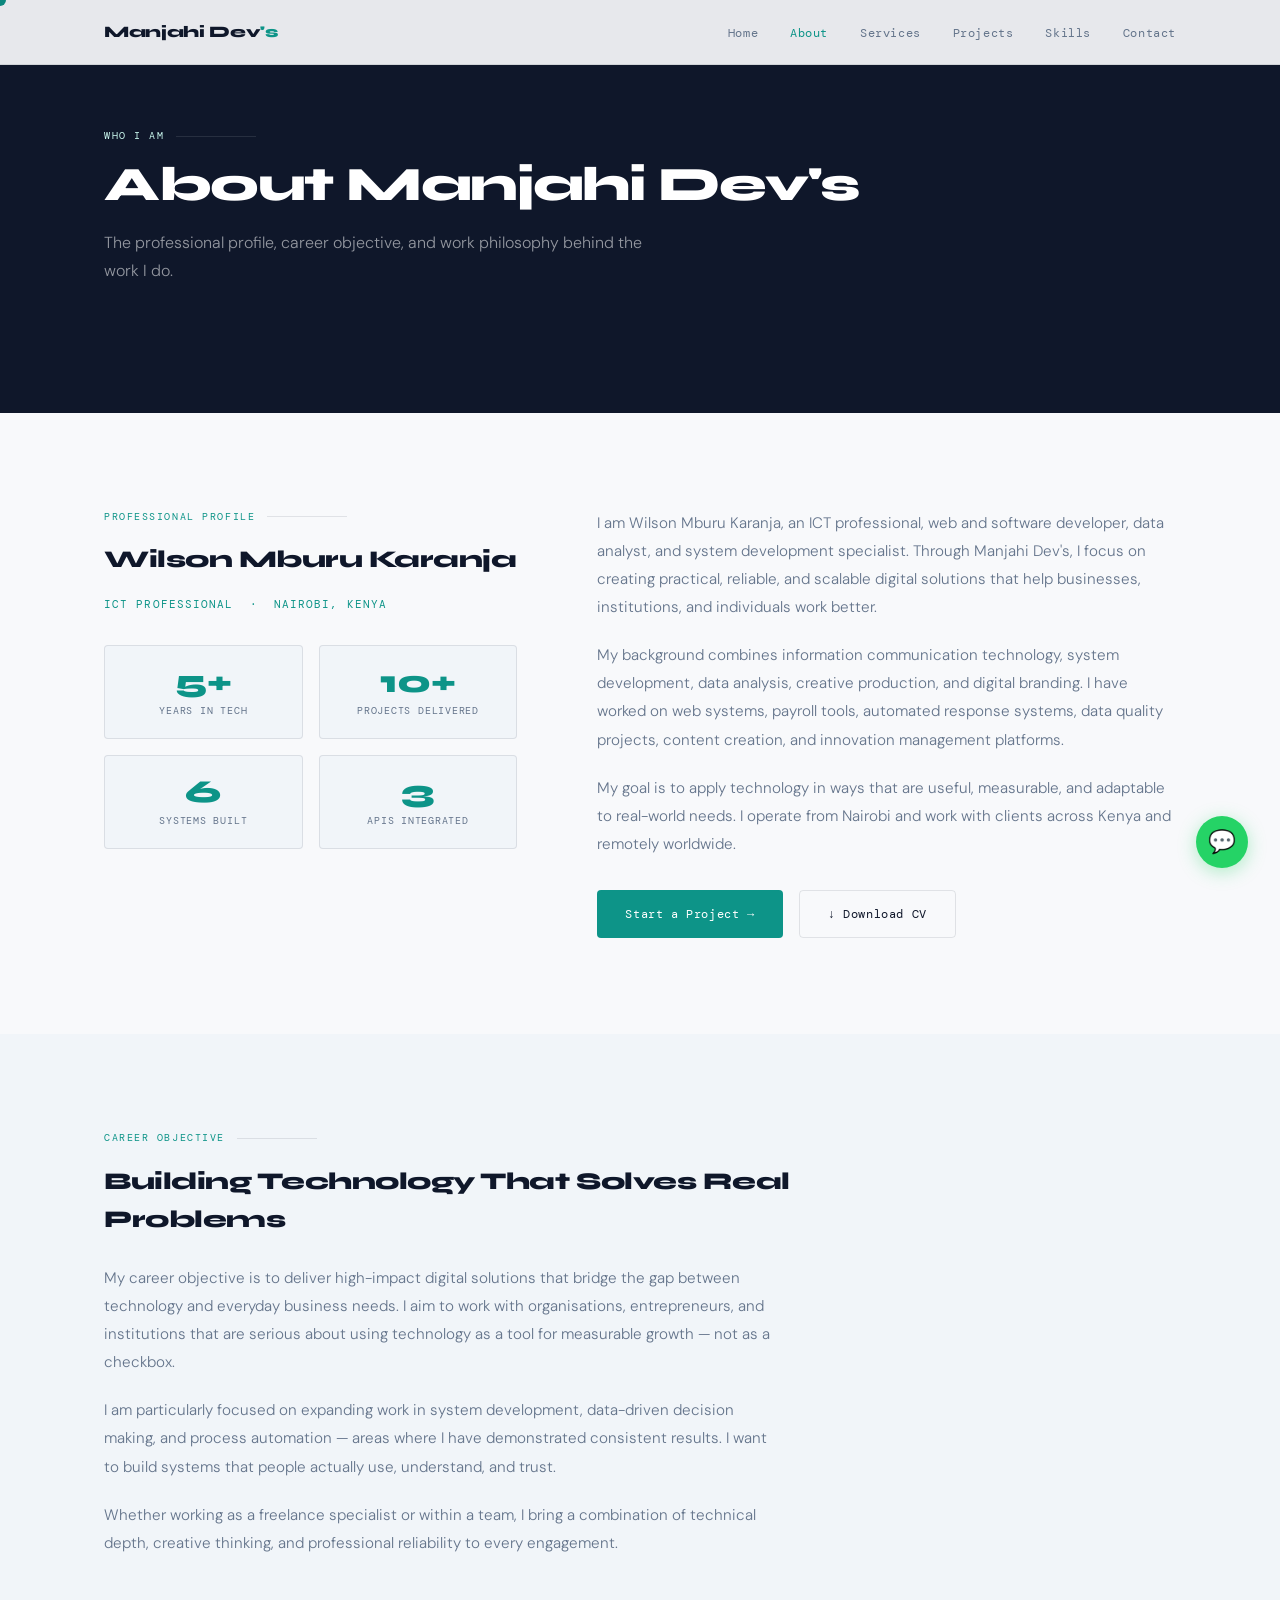
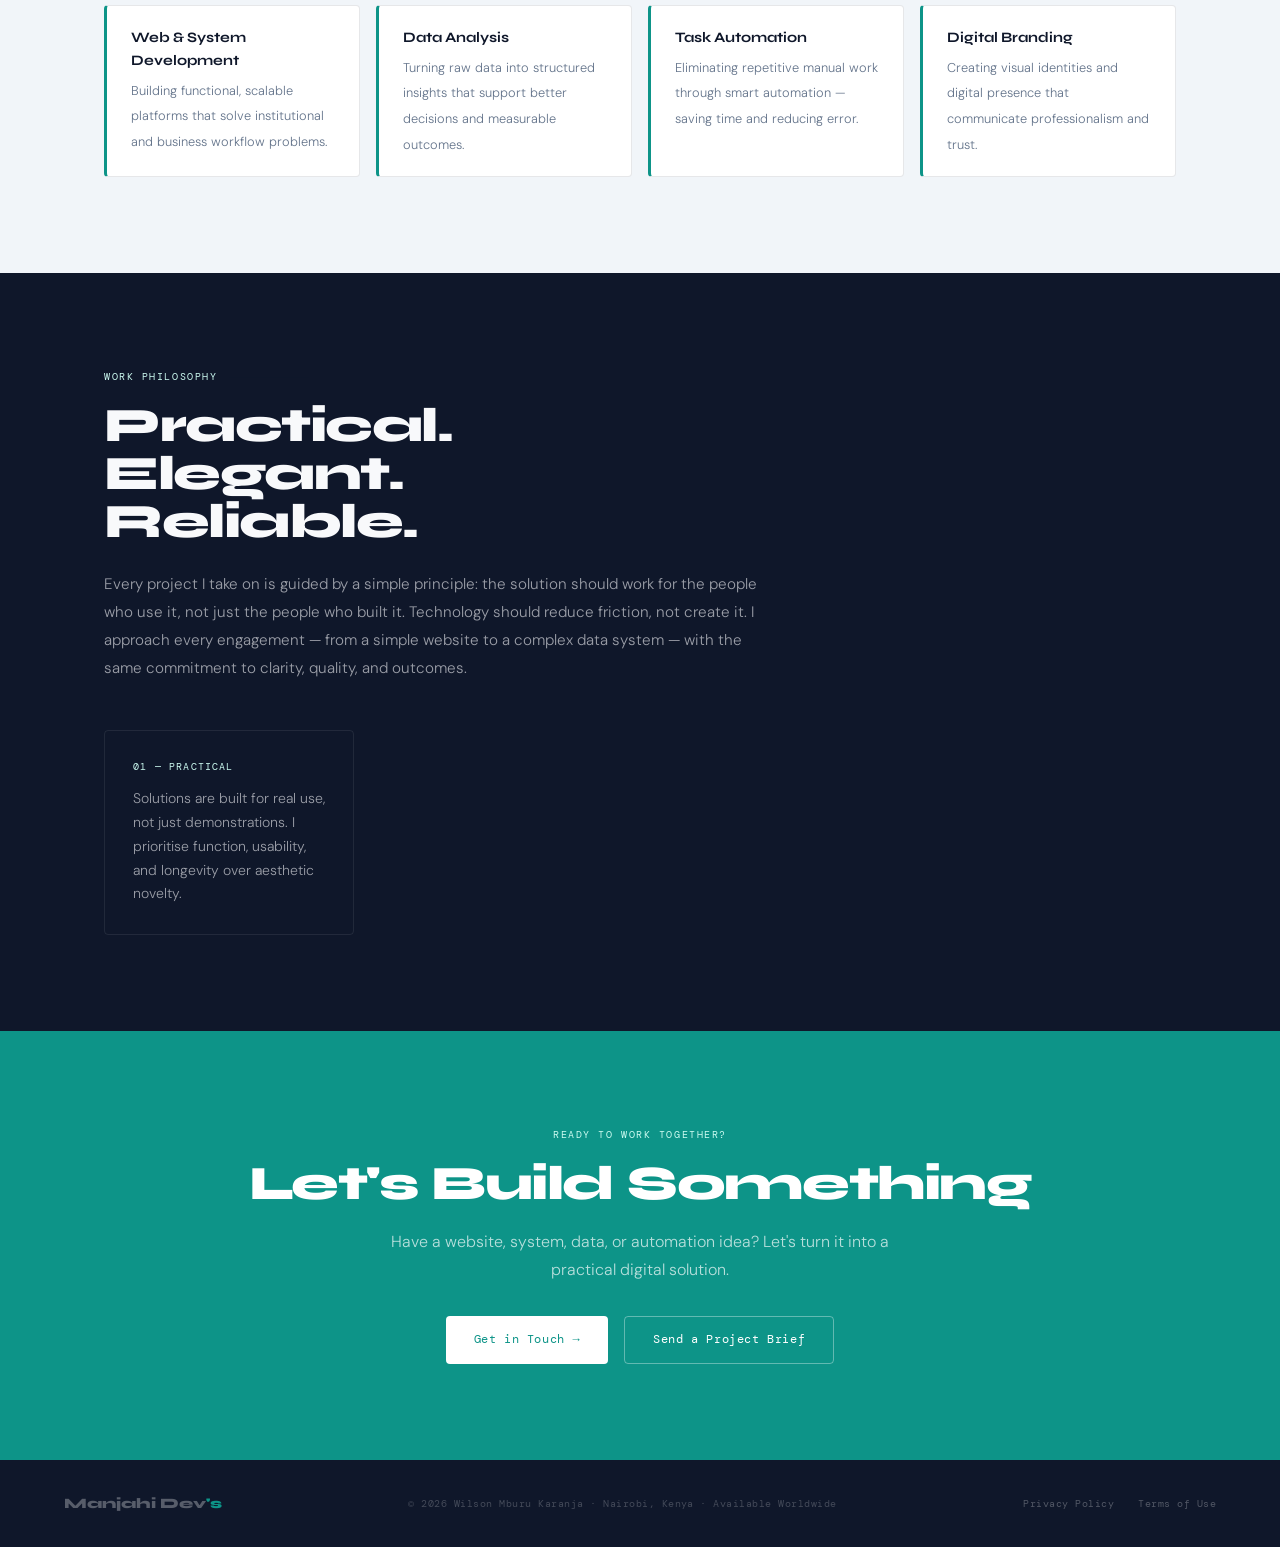
==== commit 1953dbbc: "The email, phone, and WhatsApp number now only appear in one place — contact.html — where visitors i" ====
--- a/about.html
+++ b/about.html
@@ -174,11 +174,9 @@
     <p class="section-label">Ready to work together?</p>
     <h2 class="section-title">Let's Build Something</h2>
     <p class="section-sub">Have a website, system, data, or automation idea? Let's turn it into a practical digital solution.</p>
-    <a class="contact-email-link" href="mailto:wmkaranja996@gmail.com">wmkaranja996@gmail.com</a>
-    <div class="contact-quick-links">
-      <a class="contact-quick-link" href="tel:+254711952022">+254 711 952 022</a>
-      <a class="contact-quick-link" href="https://wa.me/254711952022" target="_blank" rel="noopener">WhatsApp</a>
-      <a class="contact-quick-link" href="contact.html">Full Contact Form →</a>
+    <div style="display:flex;justify-content:center;gap:1rem;flex-wrap:wrap;">
+      <a href="contact.html" class="btn btn-white">Get in Touch →</a>
+      <a href="contact.html" class="btn" style="background:transparent;color:#fff;border:1px solid rgba(255,255,255,.35);">Send a Project Brief</a>
     </div>
   </div>
 </section>
